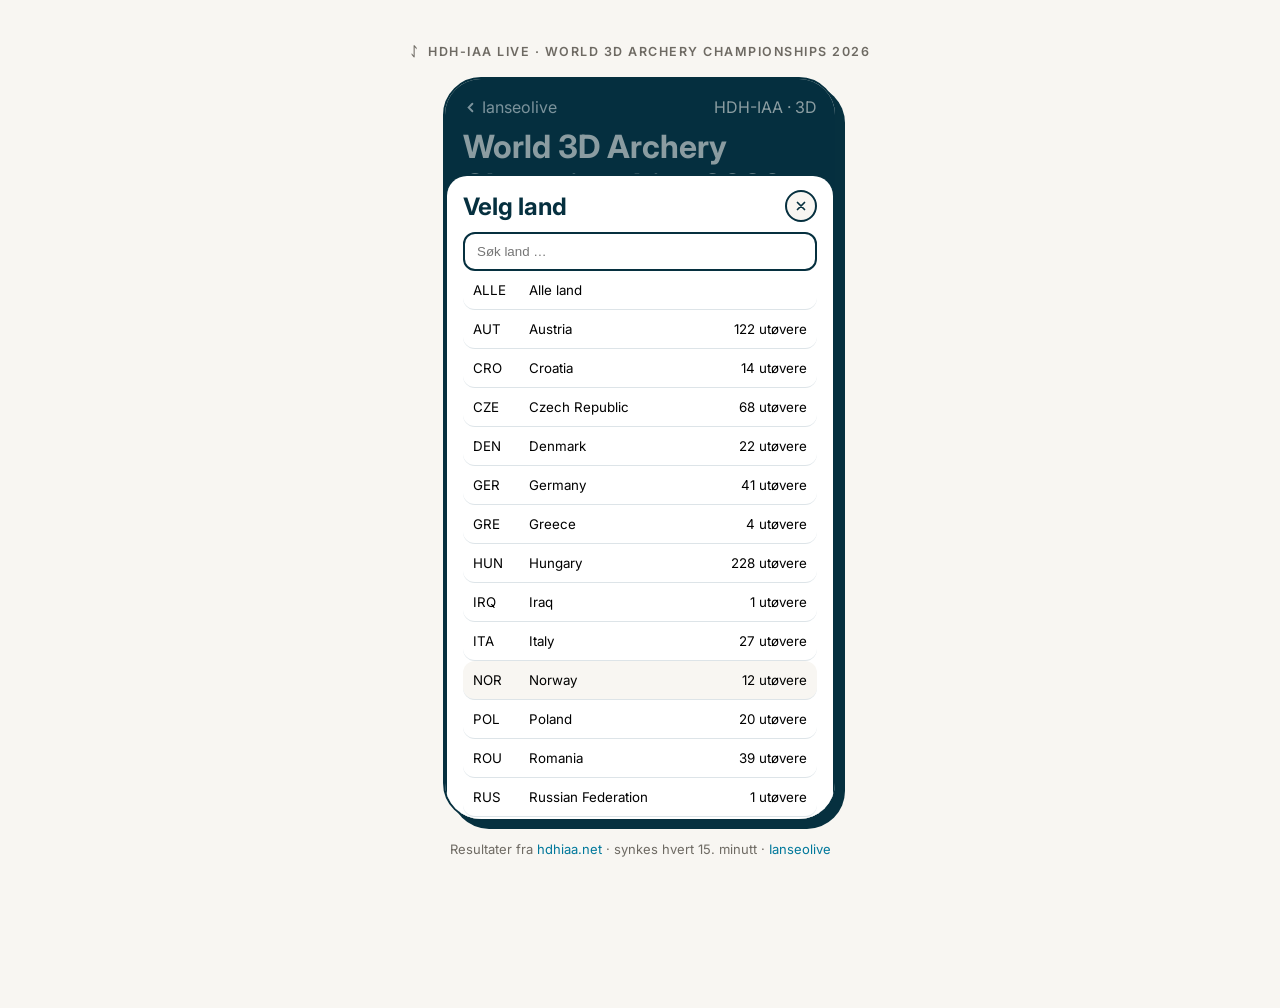
==== hdhiaa/index.html @ 2308db8c "Add HDH-IAA sub-page (/hdhiaa) with country picker and live 3D results - poller/hdhiaa_poll.py scrap" ====
<!DOCTYPE html>
<html lang="no">
<head>
  <meta charset="utf-8">
  <meta name="viewport" content="width=device-width, initial-scale=1">
  <title>HDH-IAA Live</title>
  <link rel="preconnect" href="https://fonts.googleapis.com">
  <link rel="preconnect" href="https://fonts.gstatic.com" crossorigin>
  <link href="https://fonts.googleapis.com/css2?family=Inter:wght@400;600;700&family=Spectral:wght@600;700&display=swap" rel="stylesheet">
  <link rel="stylesheet" href="../style.css?v=c80151e9">
</head>
<body>
  <div id="page">
    <p id="caption-top">ᛇ&nbsp;&nbsp;HDH-IAA Live</p>
    <div id="frame"></div>
    <p id="caption-bottom"></p>
  </div>
  <noscript>Denne siden krever JavaScript.</noscript>
  <script src="app.js?v=c80151e9"></script>
</body>
</html>
---- style.css ----
body {
  margin: 0;
  background: #F8F6F2;
  font-family: 'Inter', system-ui, sans-serif;
  color: #06303F;
  -webkit-font-smoothing: antialiased;
}

a { color: #00789B; text-decoration: none; }
a:hover { color: #00789B; text-decoration: underline; }
button { font-family: inherit; }
::-webkit-scrollbar { width: 0; height: 0; }

@keyframes amber-pulse {
  0% { box-shadow: 0 0 0 0 rgba(196,118,46,.55); }
  70% { box-shadow: 0 0 0 9px rgba(196,118,46,0); }
  100% { box-shadow: 0 0 0 0 rgba(196,118,46,0); }
}
@keyframes spin { to { transform: rotate(360deg); } }
@keyframes sheet-up { from { transform: translateY(26px); opacity: .4; } to { transform: translateY(0); opacity: 1; } }
@keyframes pop-in { from { transform: translateY(10px); opacity: 0; } to { transform: translateY(0); opacity: 1; } }

/* Page layout: phone frame centered on desktop, full-bleed on mobile */
#page {
  min-height: 100vh;
  padding: 44px 20px 64px;
  display: flex;
  flex-direction: column;
  align-items: center;
  gap: 18px;
}

#caption-top {
  margin: 0;
  font-size: 12.5px;
  font-weight: 600;
  letter-spacing: 0.12em;
  text-transform: uppercase;
  color: #6E6A63;
}

#caption-bottom {
  margin: 0;
  max-width: 390px;
  font-size: 13px;
  line-height: 1.6;
  color: #6E6A63;
  text-align: center;
}

#frame {
  position: relative;
  width: 390px;
  height: 844px;
  max-height: calc(100vh - 160px);
  background: #F8F6F2;
  border: 2px solid #06303F;
  border-radius: 38px;
  box-shadow: 8px 8px 0 0 #06303F;
  overflow: hidden;
  display: flex;
  flex-direction: column;
}

@media (max-width: 480px) {
  #page { padding: 0; gap: 0; }
  #caption-top, #caption-bottom { display: none; }
  #frame {
    width: 100%;
    height: 100vh;
    height: 100dvh;
    max-height: none;
    border: 0;
    border-radius: 0;
    box-shadow: none;
  }
}
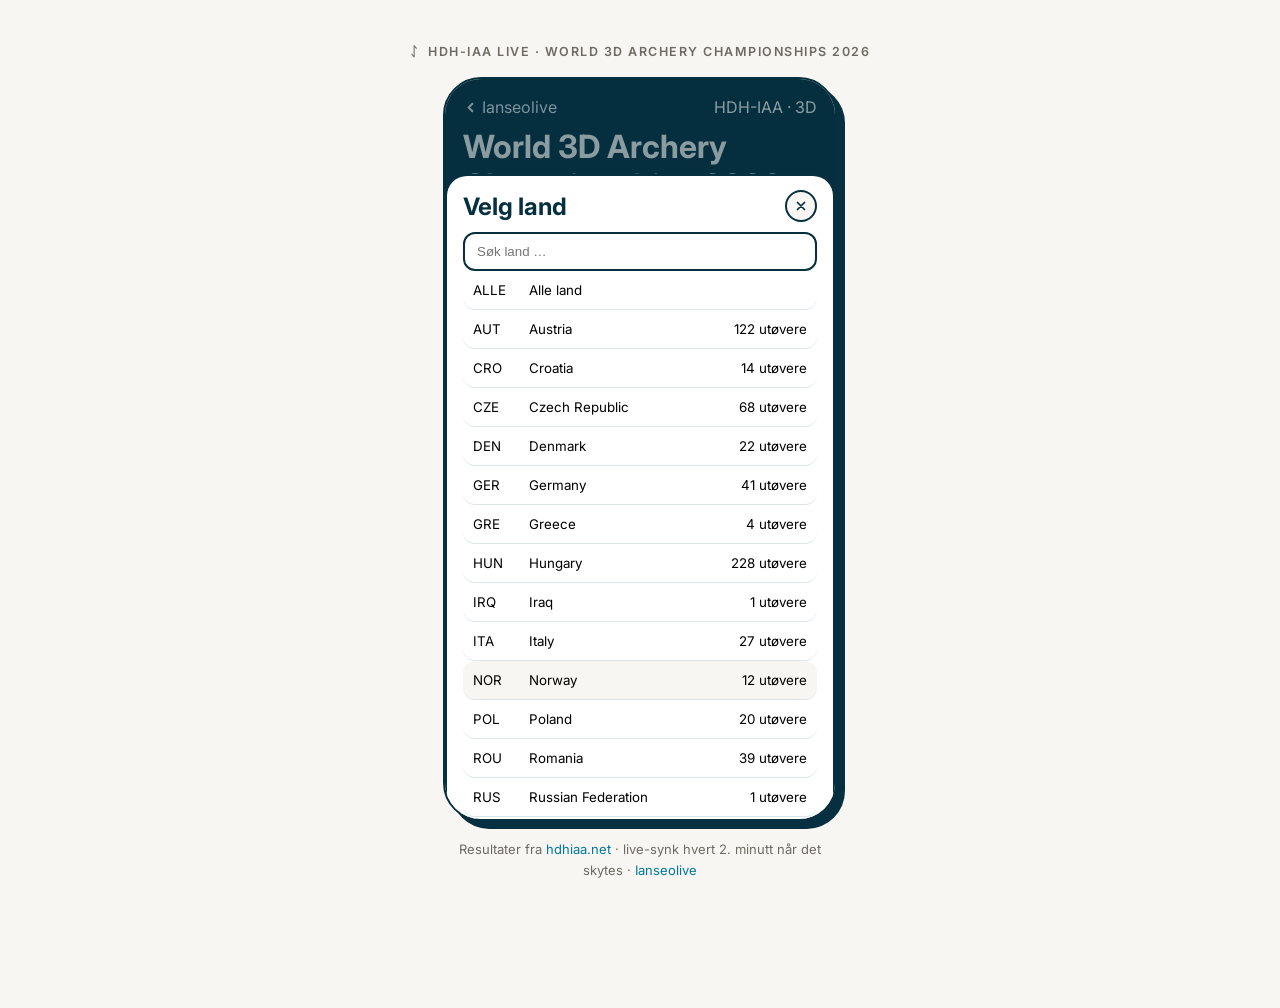
==== commit 3e9ecf42: "Update results 2026-09-01T09:10:22Z (local)" ====
--- a/hdhiaa/index.html
+++ b/hdhiaa/index.html
@@ -7,7 +7,7 @@
   <link rel="preconnect" href="https://fonts.googleapis.com">
   <link rel="preconnect" href="https://fonts.gstatic.com" crossorigin>
   <link href="https://fonts.googleapis.com/css2?family=Inter:wght@400;600;700&family=Spectral:wght@600;700&display=swap" rel="stylesheet">
-  <link rel="stylesheet" href="../style.css?v=c80151e9">
+  <link rel="stylesheet" href="../style.css?v=cea993d0">
 </head>
 <body>
   <div id="page">
@@ -16,6 +16,6 @@
     <p id="caption-bottom"></p>
   </div>
   <noscript>Denne siden krever JavaScript.</noscript>
-  <script src="app.js?v=c80151e9"></script>
+  <script src="app.js?v=cea993d0"></script>
 </body>
 </html>
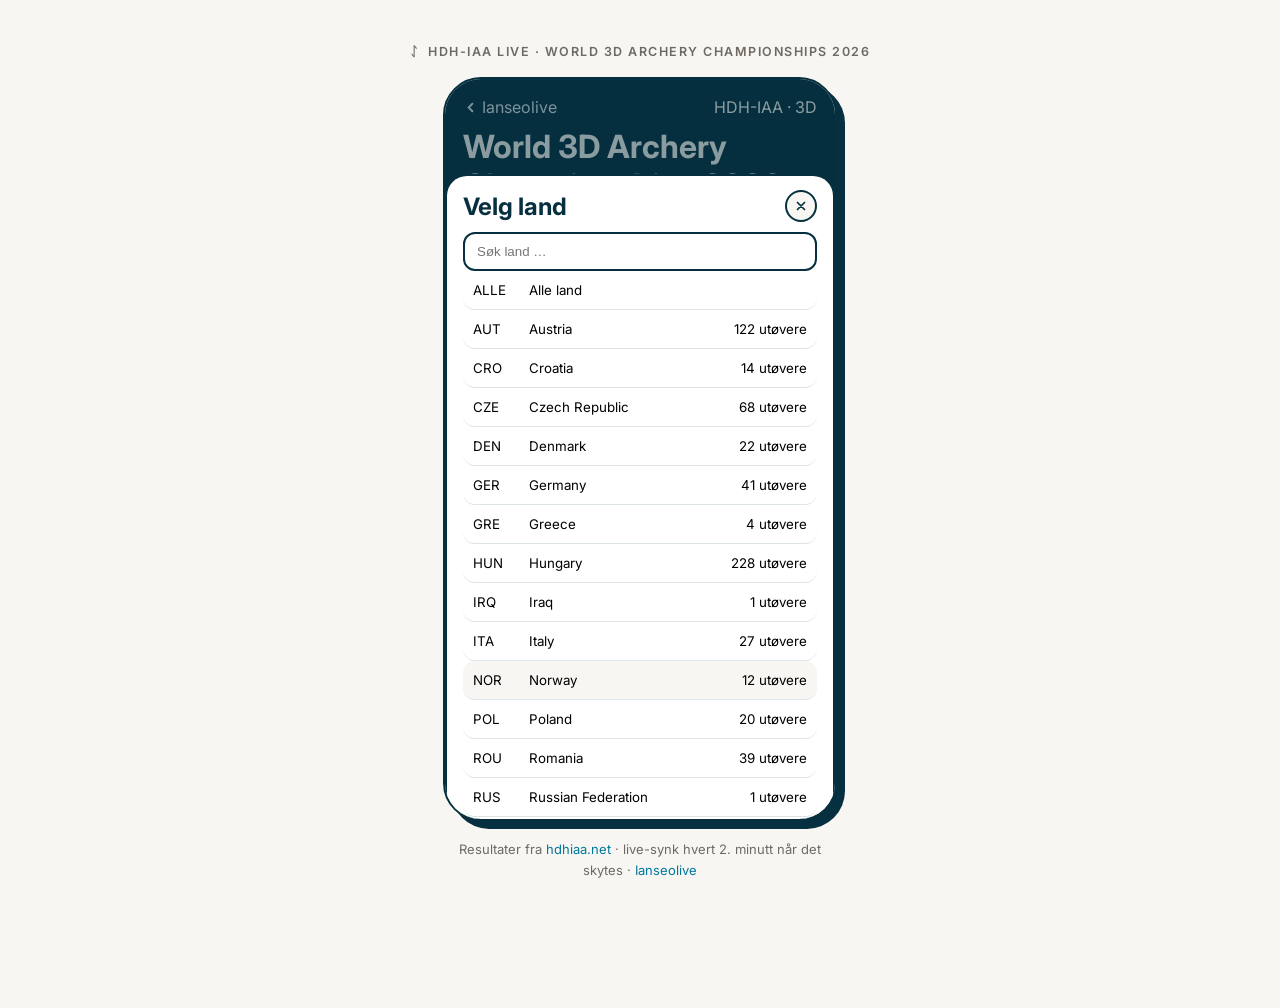
==== commit ffcc24bb: "Update results 2026-09-01T09:44:46Z" ====
--- a/hdhiaa/index.html
+++ b/hdhiaa/index.html
@@ -7,7 +7,7 @@
   <link rel="preconnect" href="https://fonts.googleapis.com">
   <link rel="preconnect" href="https://fonts.gstatic.com" crossorigin>
   <link href="https://fonts.googleapis.com/css2?family=Inter:wght@400;600;700&family=Spectral:wght@600;700&display=swap" rel="stylesheet">
-  <link rel="stylesheet" href="../style.css?v=cea993d0">
+  <link rel="stylesheet" href="../style.css?v=471cade2">
 </head>
 <body>
   <div id="page">
@@ -16,6 +16,6 @@
     <p id="caption-bottom"></p>
   </div>
   <noscript>Denne siden krever JavaScript.</noscript>
-  <script src="app.js?v=cea993d0"></script>
+  <script src="app.js?v=471cade2"></script>
 </body>
 </html>
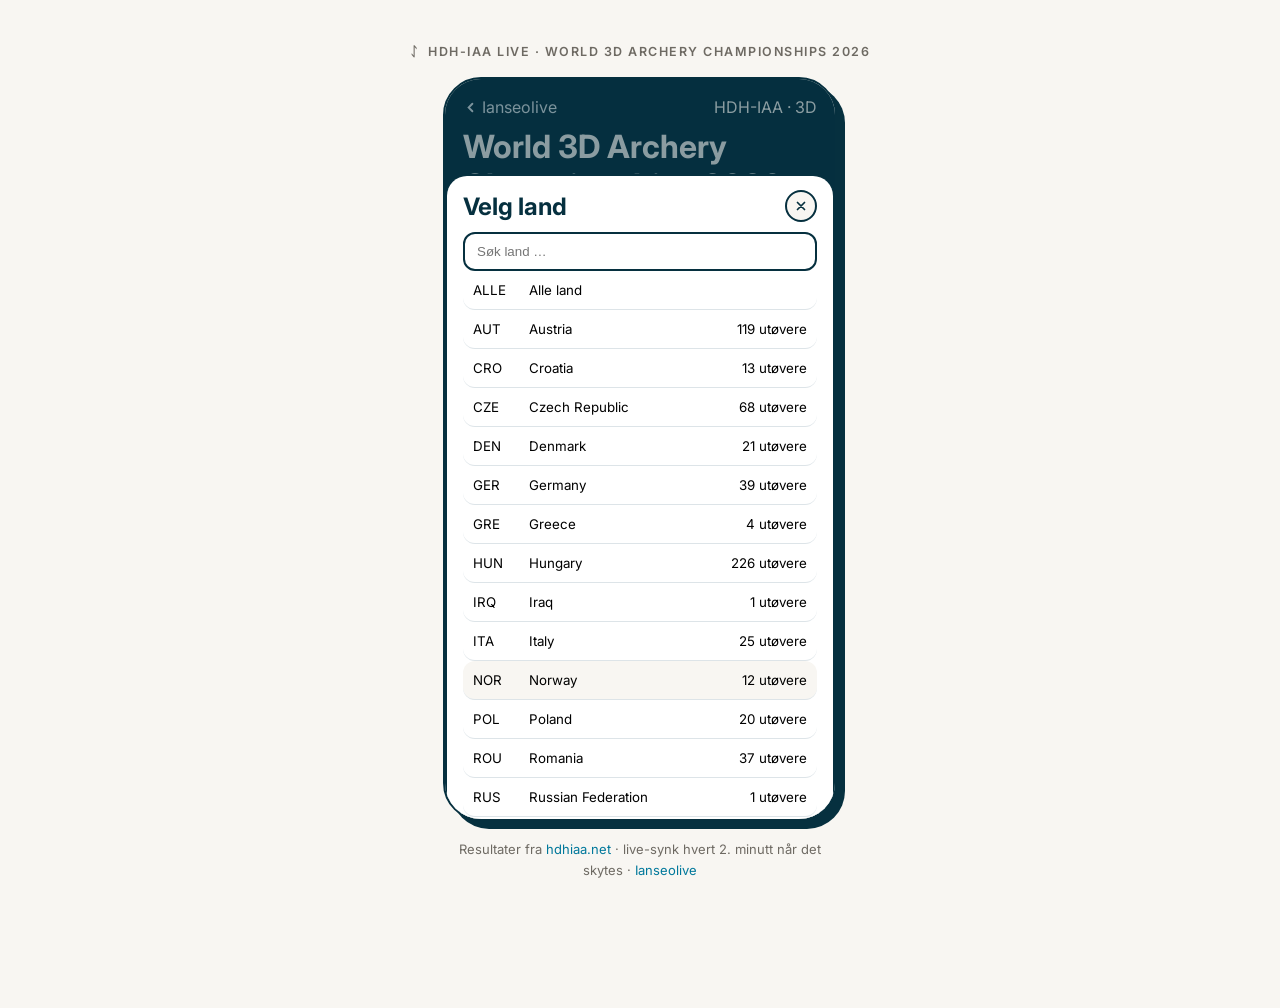
==== commit 4e711010: "Update HDH-IAA results (official day 1, manual force)" ====
--- a/hdhiaa/index.html
+++ b/hdhiaa/index.html
@@ -7,7 +7,7 @@
   <link rel="preconnect" href="https://fonts.googleapis.com">
   <link rel="preconnect" href="https://fonts.gstatic.com" crossorigin>
   <link href="https://fonts.googleapis.com/css2?family=Inter:wght@400;600;700&family=Spectral:wght@600;700&display=swap" rel="stylesheet">
-  <link rel="stylesheet" href="../style.css?v=471cade2">
+  <link rel="stylesheet" href="../style.css?v=237443f2">
 </head>
 <body>
   <div id="page">
@@ -16,6 +16,6 @@
     <p id="caption-bottom"></p>
   </div>
   <noscript>Denne siden krever JavaScript.</noscript>
-  <script src="app.js?v=471cade2"></script>
+  <script src="app.js?v=237443f2"></script>
 </body>
 </html>
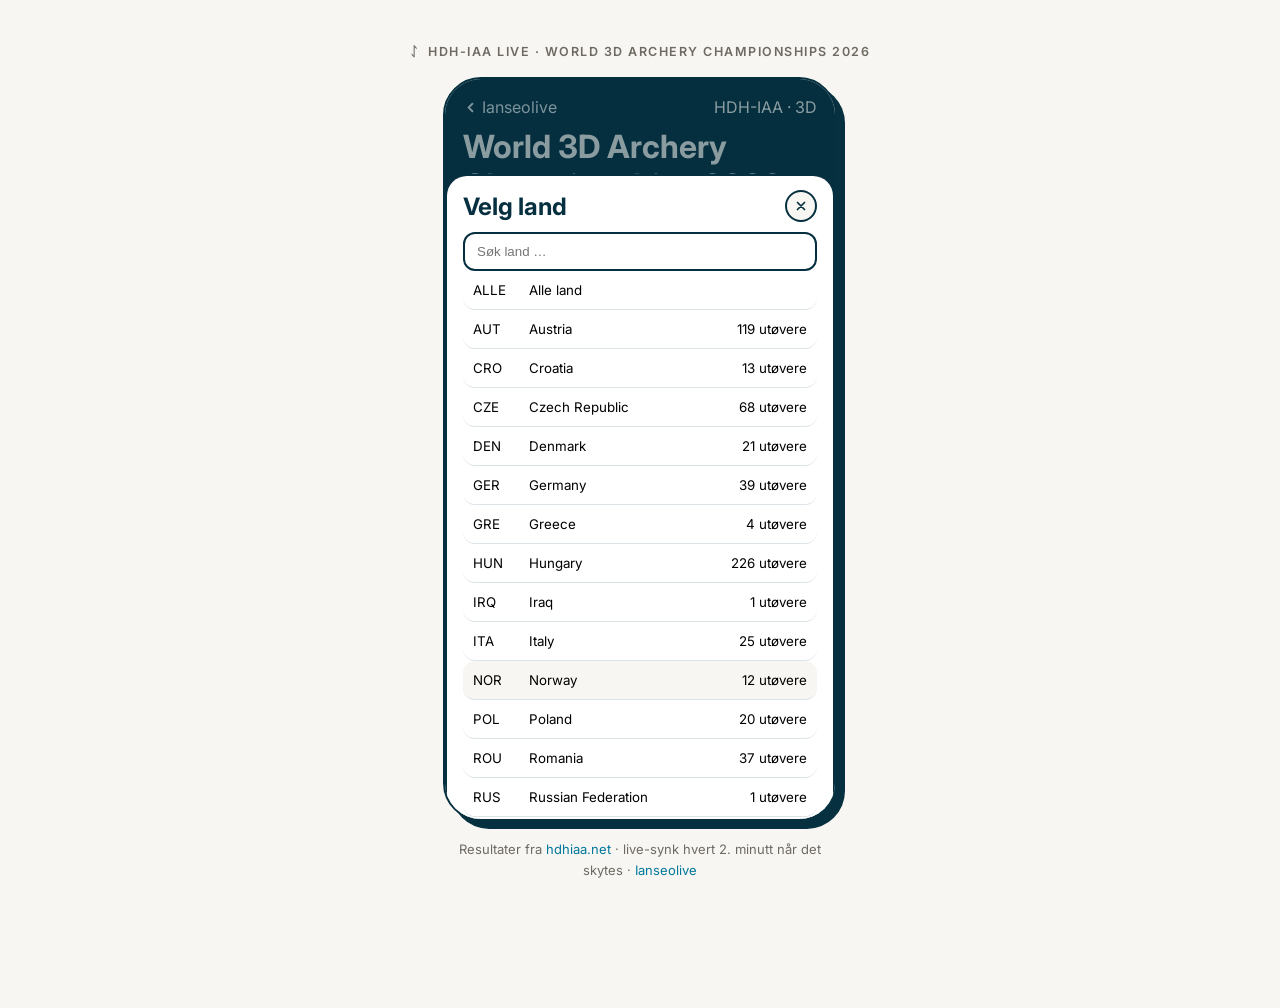
==== commit 9b5d9679: "HDH-IAA: dag-visning og sammenlagt - poller: persistent dag-lager (data/hdhiaa_days.json) — live-fee" ====
--- a/hdhiaa/index.html
+++ b/hdhiaa/index.html
@@ -7,7 +7,7 @@
   <link rel="preconnect" href="https://fonts.googleapis.com">
   <link rel="preconnect" href="https://fonts.gstatic.com" crossorigin>
   <link href="https://fonts.googleapis.com/css2?family=Inter:wght@400;600;700&family=Spectral:wght@600;700&display=swap" rel="stylesheet">
-  <link rel="stylesheet" href="../style.css?v=237443f2">
+  <link rel="stylesheet" href="../style.css?v=245a63fa">
 </head>
 <body>
   <div id="page">
@@ -16,6 +16,6 @@
     <p id="caption-bottom"></p>
   </div>
   <noscript>Denne siden krever JavaScript.</noscript>
-  <script src="app.js?v=237443f2"></script>
+  <script src="app.js?v=245a63fa"></script>
 </body>
 </html>
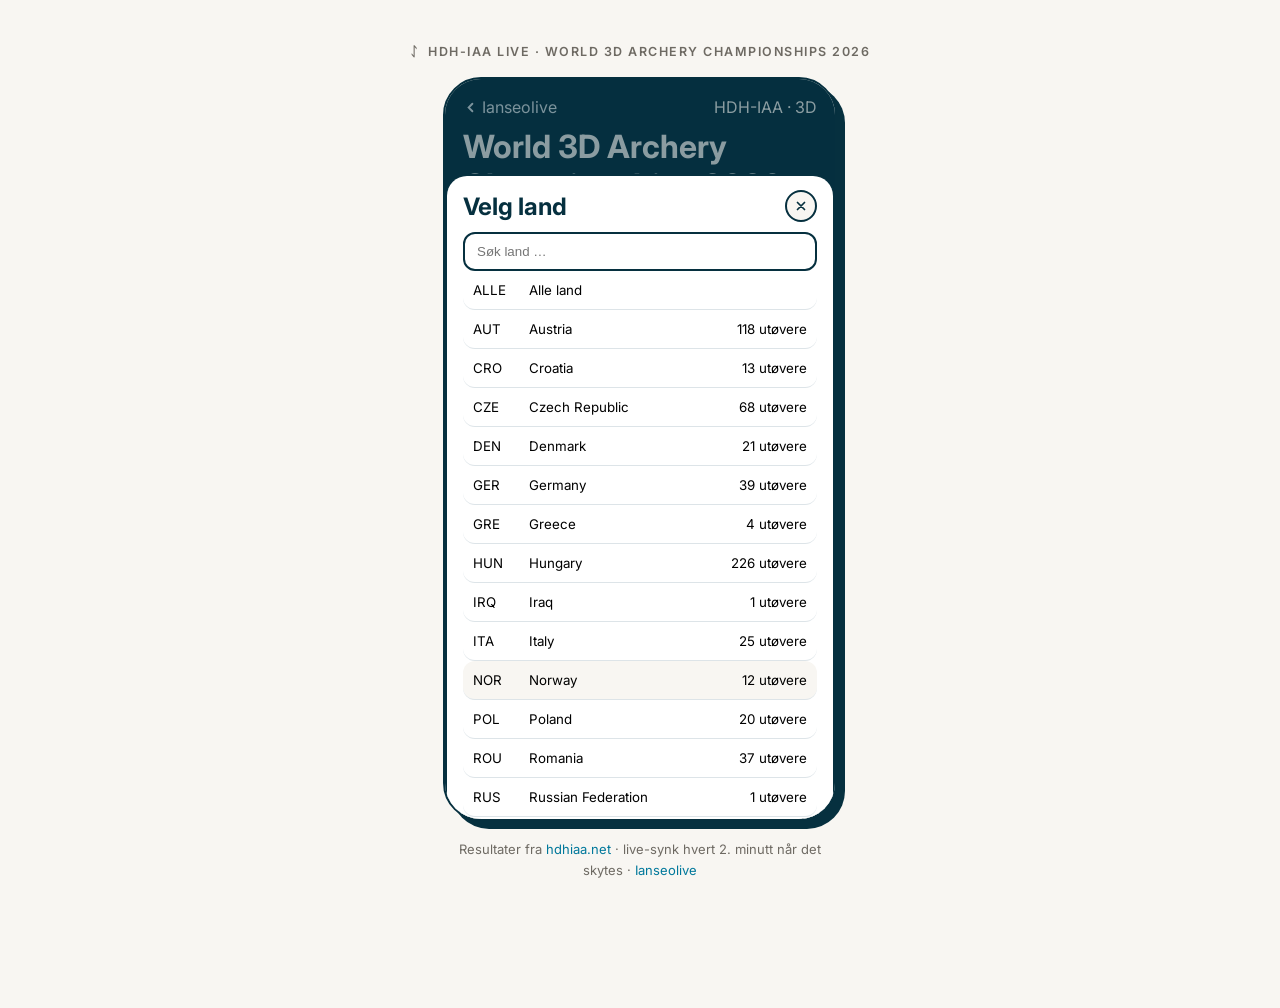
==== commit 195bba8e: "HDH-IAA: finaler med live per-blink oppfølging - poller: henter final-projector.json (topp 6 per kla" ====
--- a/hdhiaa/index.html
+++ b/hdhiaa/index.html
@@ -7,7 +7,7 @@
   <link rel="preconnect" href="https://fonts.googleapis.com">
   <link rel="preconnect" href="https://fonts.gstatic.com" crossorigin>
   <link href="https://fonts.googleapis.com/css2?family=Inter:wght@400;600;700&family=Spectral:wght@600;700&display=swap" rel="stylesheet">
-  <link rel="stylesheet" href="../style.css?v=245a63fa">
+  <link rel="stylesheet" href="../style.css?v=e605b3fc">
 </head>
 <body>
   <div id="page">
@@ -16,6 +16,6 @@
     <p id="caption-bottom"></p>
   </div>
   <noscript>Denne siden krever JavaScript.</noscript>
-  <script src="app.js?v=245a63fa"></script>
+  <script src="app.js?v=e605b3fc"></script>
 </body>
 </html>
